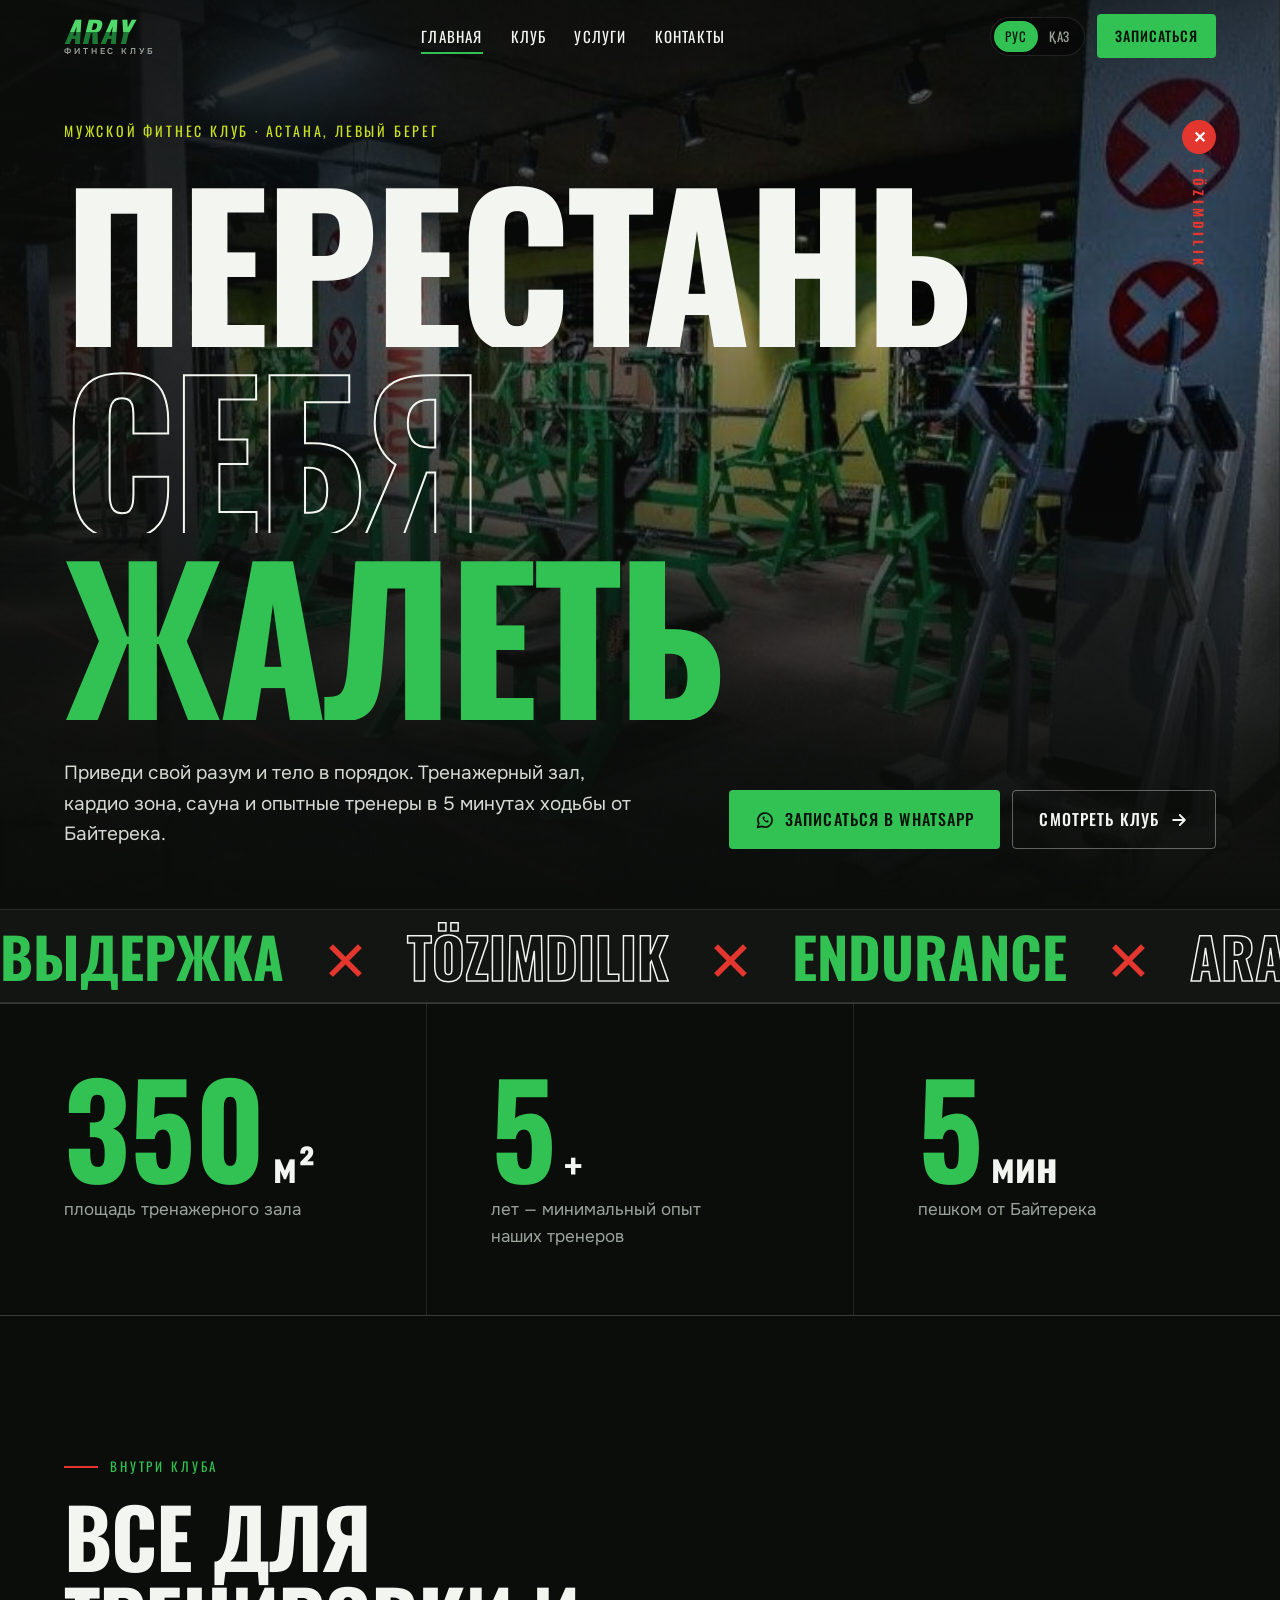
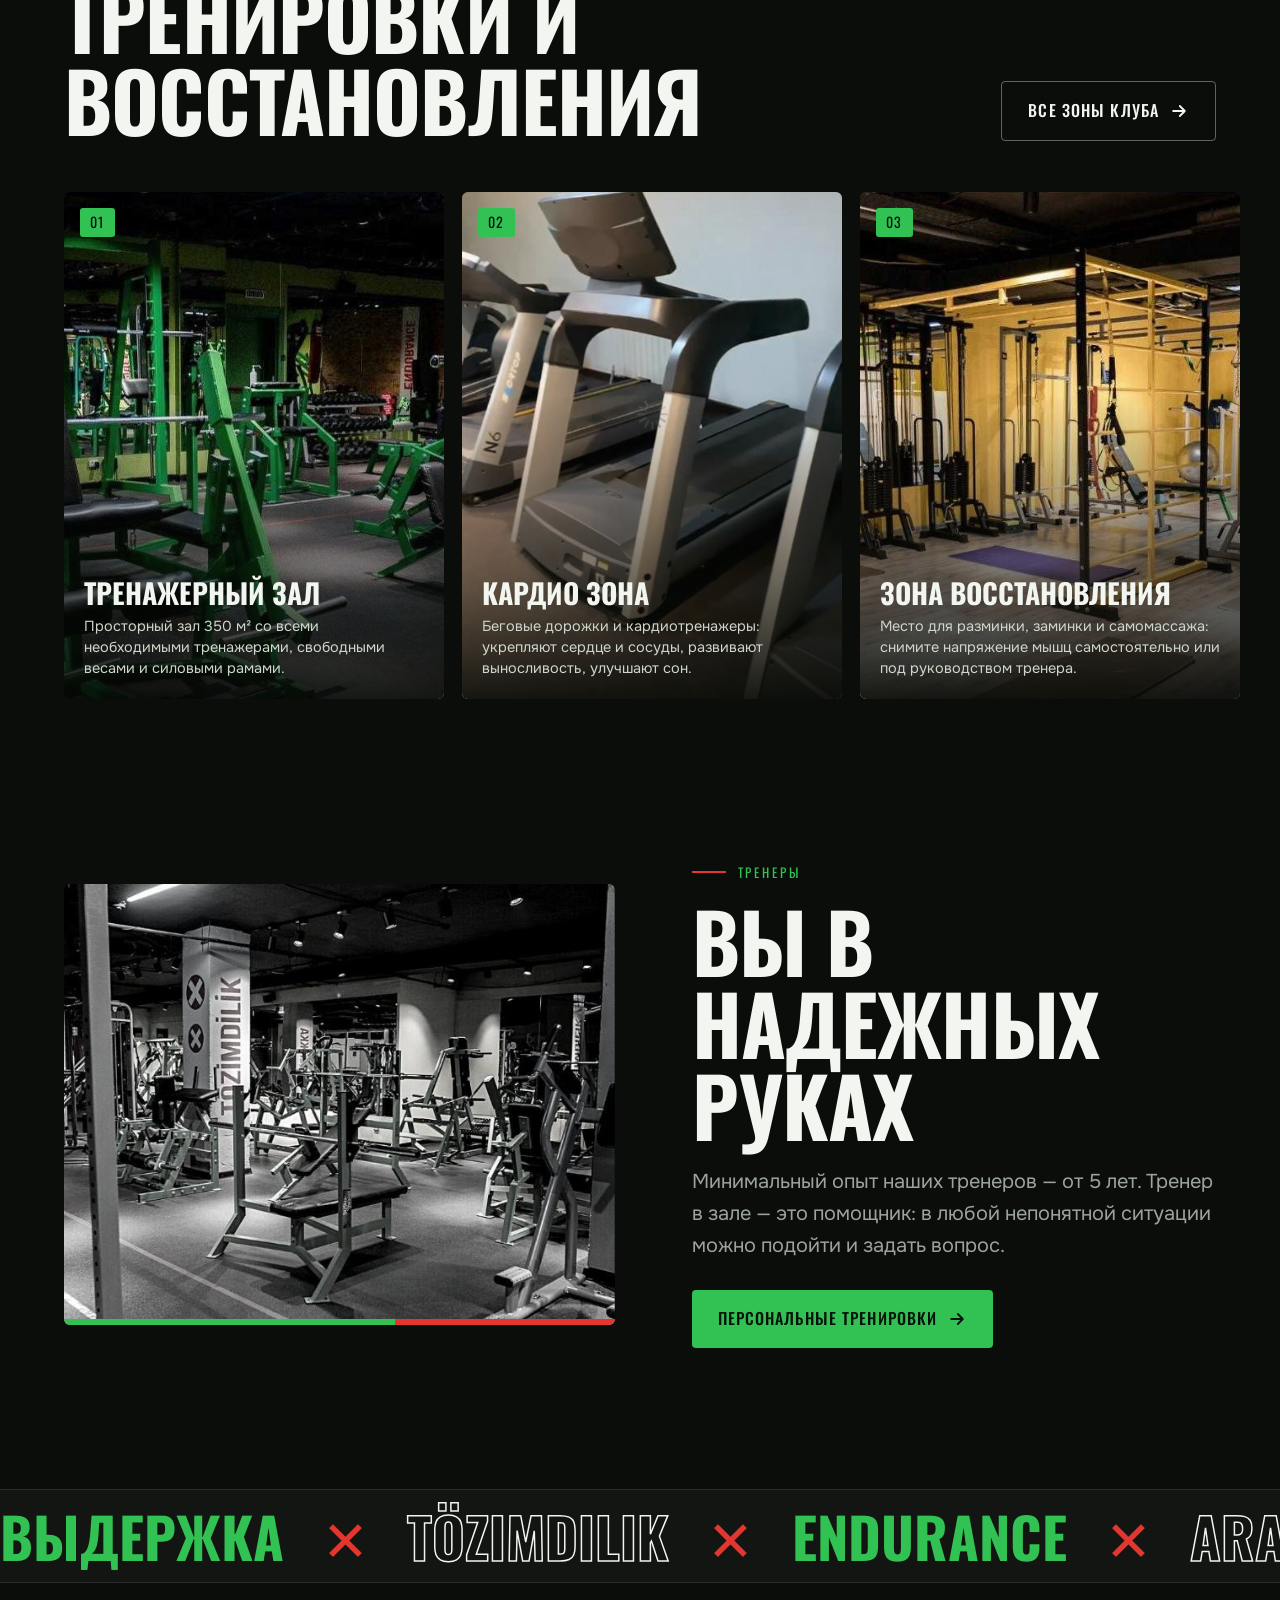
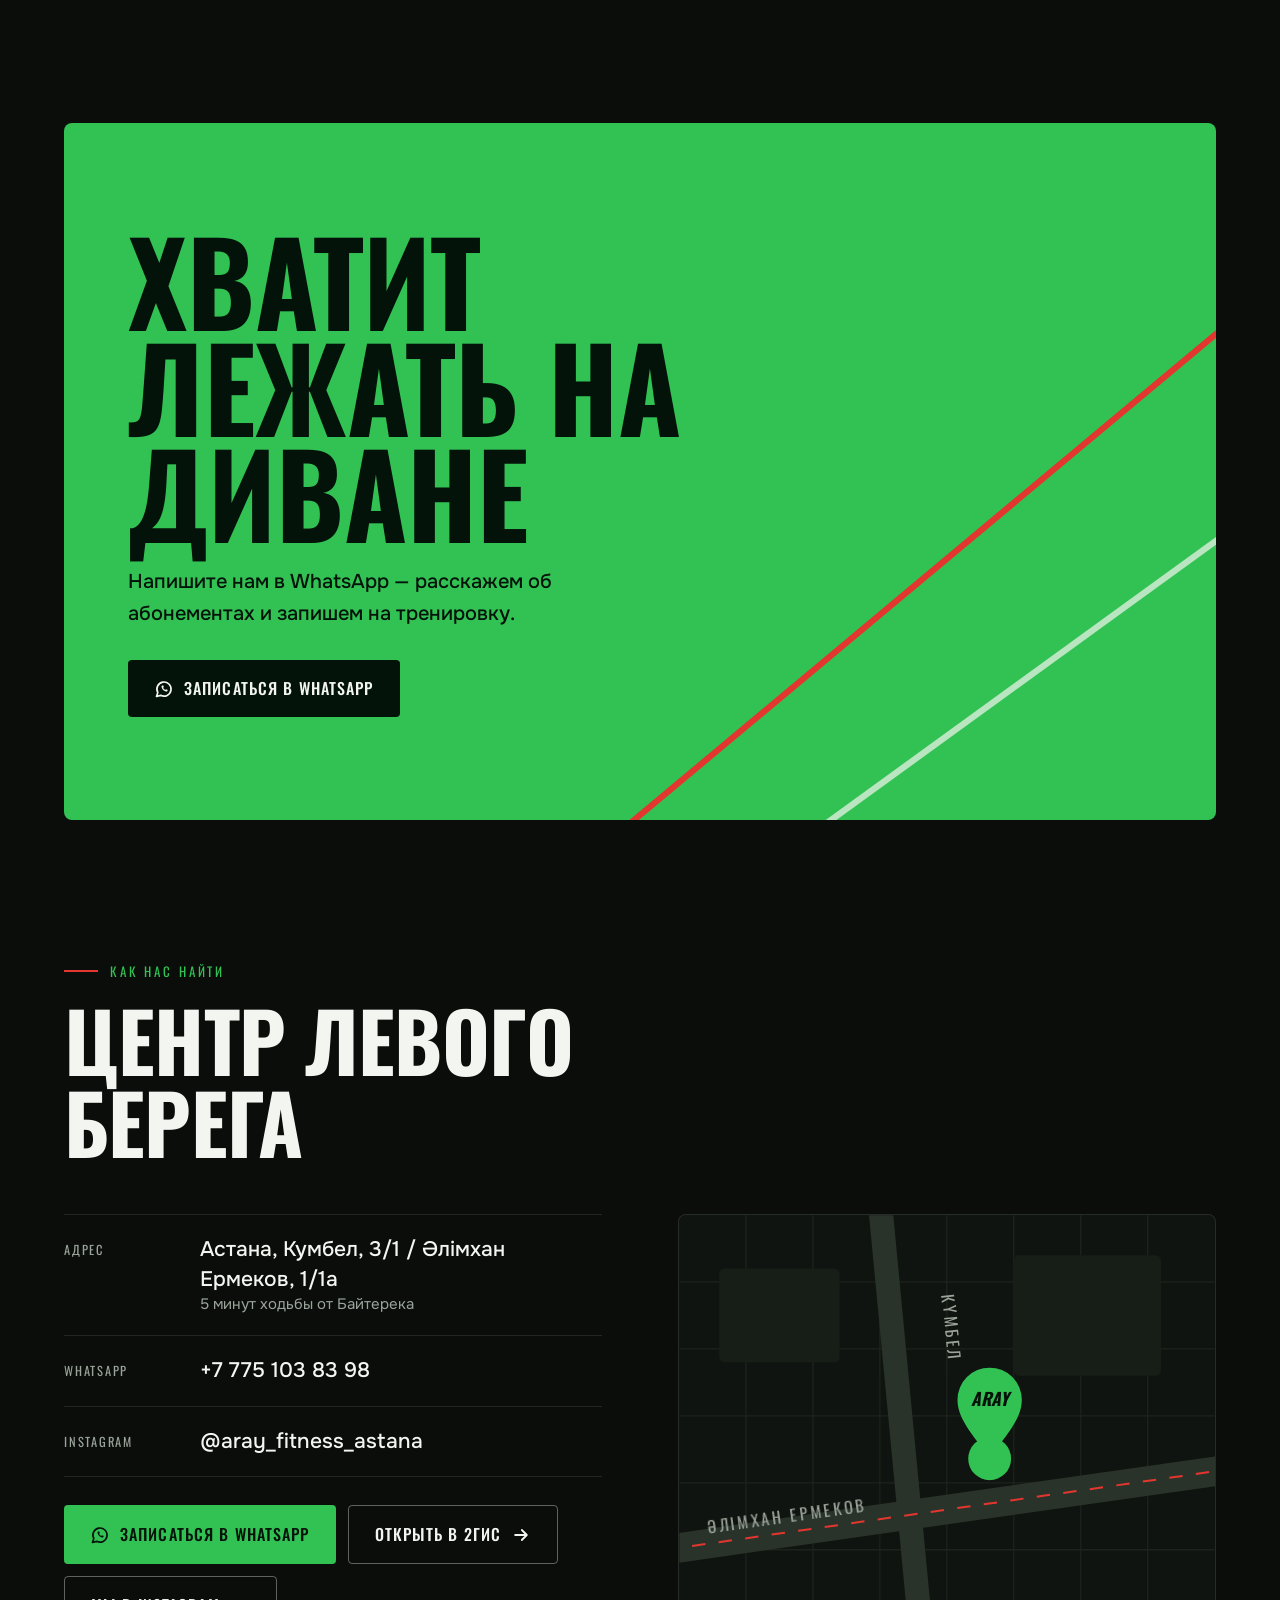
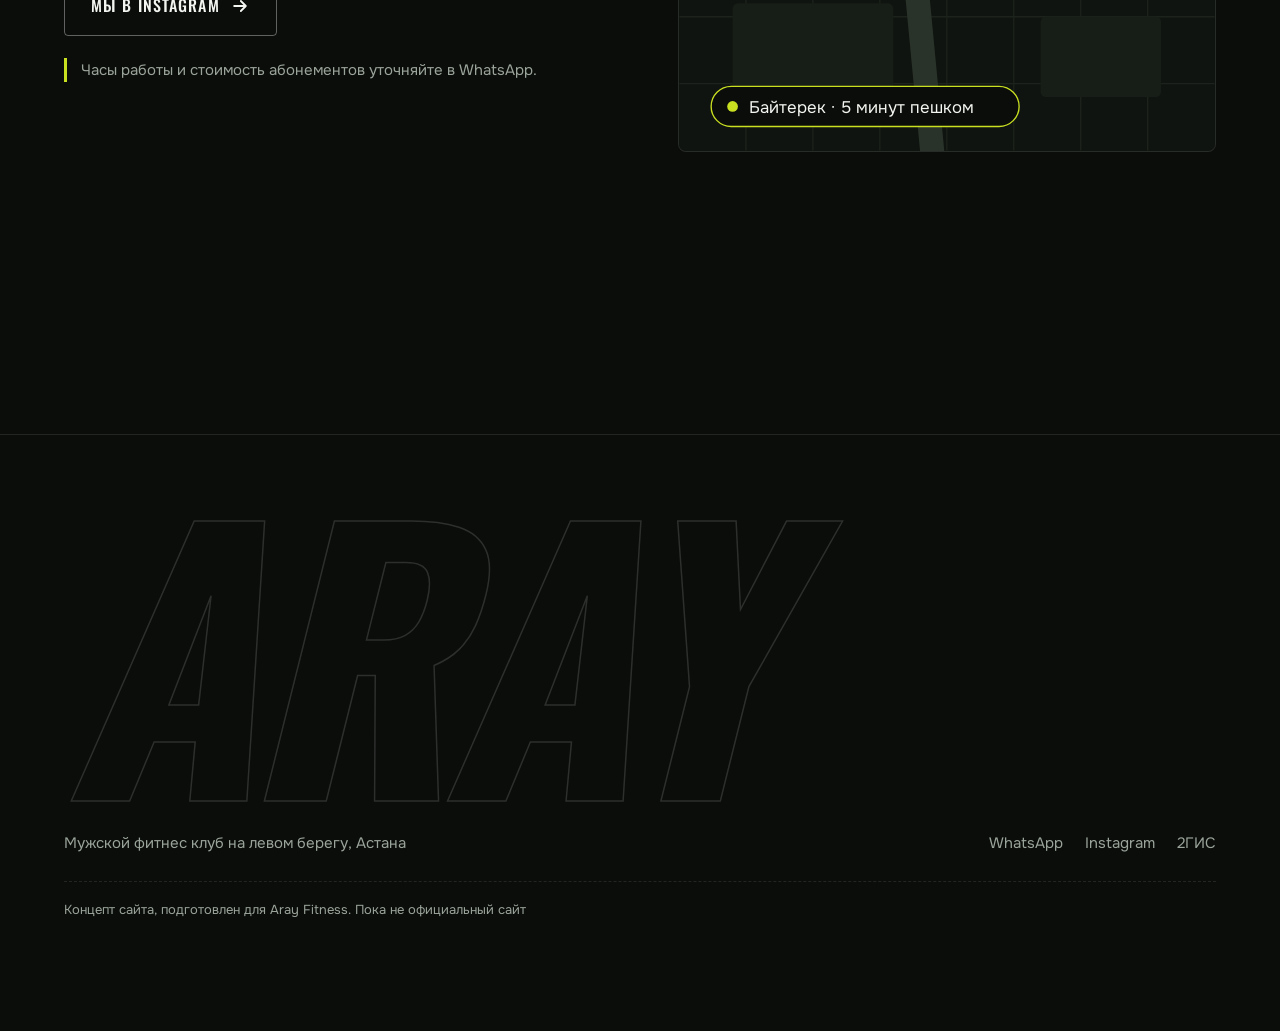
==== index.html @ 57cc1630 "Демо-сайт Aray Fitness Co-Authored-By: Claude Fable 5.2 <noreply@anthropic.com> Claude-Session: http" ====
<!DOCTYPE html>
<html lang="ru">
<head>
<meta charset="utf-8">
<meta name="viewport" content="width=device-width, initial-scale=1, viewport-fit=cover">
<title>Aray Fitness — мужской фитнес клуб на левом берегу Астаны</title>
<meta name="description" content="Мужской фитнес клуб Aray в Астане: тренажерный зал 350 м², кардио зона, сауна, боксерская груша и опытные тренеры в 5 минутах от Байтерека.">
<!-- ДЕМО: после продажи удалить следующую строку -->
<meta name="robots" content="noindex, nofollow">
<meta name="theme-color" content="#0b0d0b">
<link rel="icon" href="assets/img/favicon.png">
<link rel="preload" href="assets/fonts/oswald-cyrillic-wght-normal.woff2" as="font" type="font/woff2" crossorigin>
<link rel="stylesheet" href="css/style.css">
</head>
<body>
<div class="loader" aria-hidden="true"><div class="loader__word" data-w="ARAY">ARAY</div><div class="loader__bar"></div></div>
<div class="progress"></div>
<div class="glow"></div>
<header class="header">
  <a class="logo" href="index.html" aria-label="Aray Fitness"><b>ARAY</b><small>ФИТНЕС КЛУБ</small></a>
  <nav class="nav"><a href="index.html" class="active" data-i18n="nav_home">Главная</a><a href="club.html" data-i18n="nav_club">Клуб</a><a href="services.html" data-i18n="nav_services">Услуги</a><a href="contacts.html" data-i18n="nav_contacts">Контакты</a></nav>
  <div class="header__right">
    <div class="lang" role="group" aria-label="Язык"><button data-lang="ru" class="on">РУС</button><button data-lang="kz">ҚАЗ</button></div>
    <a class="btn btn--green btn--sm" href="https://wa.me/77751038398" target="_blank" rel="noopener" data-i18n="cta_short">Записаться</a>
    <button class="burger" aria-label="Меню"><i></i><i></i></button>
  </div>
</header>
<main>
<section class="hero">
  <div class="hero__bg" data-par="0.18"></div>
  <div class="pillar" aria-hidden="true">TÖZIMDILIK</div>
  <p class="hero__eyebrow" data-i18n="hero_eyebrow">Мужской фитнес клуб · Астана, левый берег</p>
  <h1><span><i data-i18n="hero_l1">Перестань</i></span><span><i data-i18n="hero_l2">себя</i></span><span><i data-i18n="hero_l3">жалеть</i></span></h1>
  <div class="hero__row">
    <p class="hero__sub" data-i18n="hero_sub">Приведи свой разум и тело в порядок. Тренажерный зал, кардио зона, сауна и опытные тренеры в 5 минутах ходьбы от Байтерека.</p>
    <div class="hero__btns"><a class="btn btn--green" href="https://wa.me/77751038398" target="_blank" rel="noopener"><svg viewBox="0 0 24 24" fill="none" stroke="currentColor" stroke-width="2" stroke-linecap="round" stroke-linejoin="round" aria-hidden="true"><path d="M3 21l1.6-4.7A8.5 8.5 0 1 1 8 19.6L3 21z"/><path d="M9 8.4c0 3.6 3 6.6 6.6 6.6l1-1.8-2.200-1-.8 1c-1.200-.5-2.200-1.500-2.700-2.700l1-.8-1-2.200L9 8.400z" fill="currentColor" stroke="none"/></svg><span data-i18n="cta_wa">Записаться в WhatsApp</span></a><a class="btn btn--ghost" href="club.html"><span data-i18n="hero_btn2">Смотреть клуб</span><svg viewBox="0 0 24 24" fill="none" stroke="currentColor" stroke-width="2.2" stroke-linecap="round" stroke-linejoin="round" aria-hidden="true"><path d="M5 12h14M13 6l6 6-6 6"/></svg></a></div>
  </div>
</section>
<div class="marquee" aria-hidden="true"><div class="marquee__track"><span>ВЫДЕРЖКА</span><b>✕</b><span>TÖZIMDILIK</span><b>✕</b><span>ENDURANCE</span><b>✕</b><span>ARAY FITNESS</span><b>✕</b><span>ВЫДЕРЖКА</span><b>✕</b><span>TÖZIMDILIK</span><b>✕</b><span>ENDURANCE</span><b>✕</b><span>ARAY FITNESS</span><b>✕</b></div><div class="marquee__track"><span>ВЫДЕРЖКА</span><b>✕</b><span>TÖZIMDILIK</span><b>✕</b><span>ENDURANCE</span><b>✕</b><span>ARAY FITNESS</span><b>✕</b><span>ВЫДЕРЖКА</span><b>✕</b><span>TÖZIMDILIK</span><b>✕</b><span>ENDURANCE</span><b>✕</b><span>ARAY FITNESS</span><b>✕</b></div></div>
<section class="stats">
  <div class="stat" data-r><div class="stat__n"><span data-count="350">350</span><small>м²</small></div><p data-i18n="stat1">площадь тренажерного зала</p></div>
  <div class="stat" data-r style="--d:.1s"><div class="stat__n"><span data-count="5">5</span><small>+</small></div><p data-i18n="stat2">лет — минимальный опыт наших тренеров</p></div>
  <div class="stat" data-r style="--d:.2s"><div class="stat__n"><span data-count="5">5</span><small>мин</small></div><p data-i18n="stat3">пешком от Байтерека</p></div>
</section>
<section class="section zones">
  <div class="zones__head">
    <div data-r><p class="eyebrow" data-i18n="zones_eyebrow">Внутри клуба</p><h2 class="h2" data-i18n="zones_title">Все для тренировки и восстановления</h2></div>
    <a class="btn btn--ghost" href="club.html" data-r><span data-i18n="zones_more">Все зоны клуба</span><svg viewBox="0 0 24 24" fill="none" stroke="currentColor" stroke-width="2.2" stroke-linecap="round" stroke-linejoin="round" aria-hidden="true"><path d="M5 12h14M13 6l6 6-6 6"/></svg></a>
  </div>
  <div class="rail"><a class="zcard" href="club.html#gym" data-r style="--d:0.00s"><span class="zcard__num">01</span><img src="assets/img/hall2.jpg" alt="" loading="lazy"><div class="zcard__txt"><h3 data-i18n="z_gym">Тренажерный зал</h3><p data-i18n="z_gym_d">Просторный зал 350 м² со всеми необходимыми тренажерами, свободными весами и силовыми рамами.</p></div></a><a class="zcard" href="club.html#cardio" data-r style="--d:0.07s"><span class="zcard__num">02</span><img src="assets/img/cardio.jpg" alt="" loading="lazy"><div class="zcard__txt"><h3 data-i18n="z_cardio">Кардио зона</h3><p data-i18n="z_cardio_d">Беговые дорожки и кардиотренажеры: укрепляют сердце и сосуды, развивают выносливость, улучшают сон.</p></div></a><a class="zcard" href="club.html#rec" data-r style="--d:0.14s"><span class="zcard__num">03</span><img src="assets/img/recovery.jpg" alt="" loading="lazy"><div class="zcard__txt"><h3 data-i18n="z_rec">Зона восстановления</h3><p data-i18n="z_rec_d">Место для разминки, заминки и самомассажа: снимите напряжение мышц самостоятельно или под руководством тренера.</p></div></a><a class="zcard" href="club.html#sauna" data-r style="--d:0.21s"><span class="zcard__num">04</span><img src="assets/img/sauna.jpg" alt="" loading="lazy"><div class="zcard__txt"><h3 data-i18n="z_sauna">Сауна</h3><p data-i18n="z_sauna_d">Просторная сауна, чтобы расслабить мышцы после тренировки.</p></div></a><a class="zcard" href="club.html#bag" data-r style="--d:0.28s"><span class="zcard__num">05</span><img src="assets/img/bag.jpg" alt="" loading="lazy"><div class="zcard__txt"><h3 data-i18n="z_bag">Боксерская груша</h3><p data-i18n="z_bag_d">Быстрая и интенсивная нагрузка: повышает выносливость, сжигает калории и помогает выпустить пар.</p></div></a><a class="zcard" href="club.html#bar" data-r style="--d:0.35s"><span class="zcard__num">06</span><img src="assets/img/bar.jpg" alt="" loading="lazy"><div class="zcard__txt"><h3 data-i18n="z_bar">Спорт бар</h3><p data-i18n="z_bar_d">Вода, напитки и спортивное питание прямо в клубе.</p></div></a></div>
</section>
<section class="section" style="padding-top:0">
  <div class="split">
    <div class="split__img" data-r="clip"><img src="assets/img/hall-bw.jpg" alt="" loading="lazy" data-par="-0.08"></div>
    <div data-r="right"><p class="eyebrow" data-i18n="tr_eyebrow">Тренеры</p><h2 class="h2" data-i18n="tr_title">Вы в надежных руках</h2><p class="lead" data-i18n="tr_text">Минимальный опыт наших тренеров — от 5 лет. Тренер в зале — это помощник: в любой непонятной ситуации можно подойти и задать вопрос.</p>
      <a class="btn btn--green" href="services.html"><span data-i18n="tr_btn">Персональные тренировки</span><svg viewBox="0 0 24 24" fill="none" stroke="currentColor" stroke-width="2.2" stroke-linecap="round" stroke-linejoin="round" aria-hidden="true"><path d="M5 12h14M13 6l6 6-6 6"/></svg></a></div>
  </div>
</section>
<div class="marquee marquee--rev" aria-hidden="true"><div class="marquee__track"><span>ВЫДЕРЖКА</span><b>✕</b><span>TÖZIMDILIK</span><b>✕</b><span>ENDURANCE</span><b>✕</b><span>ARAY FITNESS</span><b>✕</b><span>ВЫДЕРЖКА</span><b>✕</b><span>TÖZIMDILIK</span><b>✕</b><span>ENDURANCE</span><b>✕</b><span>ARAY FITNESS</span><b>✕</b></div><div class="marquee__track"><span>ВЫДЕРЖКА</span><b>✕</b><span>TÖZIMDILIK</span><b>✕</b><span>ENDURANCE</span><b>✕</b><span>ARAY FITNESS</span><b>✕</b><span>ВЫДЕРЖКА</span><b>✕</b><span>TÖZIMDILIK</span><b>✕</b><span>ENDURANCE</span><b>✕</b><span>ARAY FITNESS</span><b>✕</b></div></div>
<div style="height:clamp(72px,11vw,150px)"></div>
<section class="cta" data-r>
  <svg class="floor" viewBox="0 0 1200 500" preserveAspectRatio="none" aria-hidden="true"><path d="M560 520 L1220 140" stroke="#e2362f"/><path d="M760 520 L1220 290" stroke="#f3f6f0" opacity=".7"/></svg>
  <h2 data-i18n="cta_title">Хватит лежать на диване</h2>
  <p data-i18n="cta_text">Напишите нам в WhatsApp — расскажем об абонементах и запишем на тренировку.</p>
  <a class="btn btn--dark" href="https://wa.me/77751038398" target="_blank" rel="noopener"><svg viewBox="0 0 24 24" fill="none" stroke="currentColor" stroke-width="2" stroke-linecap="round" stroke-linejoin="round" aria-hidden="true"><path d="M3 21l1.6-4.7A8.5 8.5 0 1 1 8 19.6L3 21z"/><path d="M9 8.4c0 3.6 3 6.6 6.6 6.6l1-1.8-2.200-1-.8 1c-1.200-.5-2.200-1.500-2.700-2.700l1-.8-1-2.200L9 8.400z" fill="currentColor" stroke="none"/></svg><span data-i18n="cta_wa">Записаться в WhatsApp</span></a>
</section>

<section class="section">
  <div data-r><p class="eyebrow" data-i18n="find_eyebrow">Как нас найти</p><h2 class="h2" data-i18n="find_title">Центр левого берега</h2></div>
  <div class="find" style="margin-top:clamp(28px,4vw,56px)">
    <div data-r>
      <ul class="info">
        <li><span data-i18n="addr_label">Адрес</span><b><i data-i18n="addr" style="font-style:normal">Астана, Кумбел, 3/1 / Әлімхан Ермеков, 1/1а</i><em data-i18n="addr_note">5 минут ходьбы от Байтерека</em></b></li>
        <li><span>WhatsApp</span><b><a href="https://wa.me/77751038398" target="_blank" rel="noopener">+7 775 103 83 98</a></b></li>
        <li><span>Instagram</span><b><a href="https://www.instagram.com/aray_fitness_astana" target="_blank" rel="noopener">@aray_fitness_astana</a></b></li>
      </ul>
      <div class="find__btns">
        <a class="btn btn--green" href="https://wa.me/77751038398" target="_blank" rel="noopener"><svg viewBox="0 0 24 24" fill="none" stroke="currentColor" stroke-width="2" stroke-linecap="round" stroke-linejoin="round" aria-hidden="true"><path d="M3 21l1.6-4.7A8.5 8.5 0 1 1 8 19.6L3 21z"/><path d="M9 8.4c0 3.6 3 6.6 6.6 6.6l1-1.8-2.200-1-.8 1c-1.200-.5-2.200-1.500-2.700-2.700l1-.8-1-2.200L9 8.400z" fill="currentColor" stroke="none"/></svg><span data-i18n="cta_wa">Записаться в WhatsApp</span></a>
        <a class="btn btn--ghost" href="https://2gis.kz/astana/search/Aray%20%D1%84%D0%B8%D1%82%D0%BD%D0%B5%D1%81%20%D0%BA%D0%BB%D1%83%D0%B1" target="_blank" rel="noopener"><span data-i18n="btn_2gis">Открыть в 2ГИС</span><svg viewBox="0 0 24 24" fill="none" stroke="currentColor" stroke-width="2.2" stroke-linecap="round" stroke-linejoin="round" aria-hidden="true"><path d="M5 12h14M13 6l6 6-6 6"/></svg></a>
        <a class="btn btn--ghost" href="https://www.instagram.com/aray_fitness_astana" target="_blank" rel="noopener"><span data-i18n="btn_ig">Мы в Instagram</span><svg viewBox="0 0 24 24" fill="none" stroke="currentColor" stroke-width="2.2" stroke-linecap="round" stroke-linejoin="round" aria-hidden="true"><path d="M5 12h14M13 6l6 6-6 6"/></svg></a>
      </div>
      <p class="note" data-i18n="hours_note">Часы работы и стоимость абонементов уточняйте в WhatsApp.</p>
    </div>
    <div class="mapcard" data-r="clip">
  <svg viewBox="0 0 400 400" role="img" aria-label="Схема расположения">
    <rect width="400" height="400" fill="#101410"/>
    <g stroke="#1c221c" stroke-width="1"><path d="M0 50h400M0 100h400M0 150h400M0 200h400M0 250h400M0 300h400M0 350h400M50 0v400M100 0v400M150 0v400M200 0v400M250 0v400M300 0v400M350 0v400"/></g>
    <g fill="#171d17"><rect x="30" y="40" width="90" height="70" rx="4"/><rect x="250" y="30" width="110" height="90" rx="4"/><rect x="40" y="290" width="120" height="70" rx="4"/><rect x="270" y="300" width="90" height="60" rx="4"/></g>
    <path d="M-10 250 L410 190" stroke="#2a332a" stroke-width="22"/><path d="M150 -10 L190 410" stroke="#2a332a" stroke-width="18"/>
    <path d="M-10 250 L410 190" stroke="#e2362f" stroke-width="1.5" stroke-dasharray="10 10"/>
    <text x="22" y="238" fill="#9ba49b" font-family="Oswald,sans-serif" font-size="12" letter-spacing="2" transform="rotate(-8 22 238)">ӘЛІМХАН ЕРМЕКОВ</text>
    <text x="196" y="60" fill="#9ba49b" font-family="Oswald,sans-serif" font-size="12" letter-spacing="2" transform="rotate(84 196 60)">КҮМБЕЛ</text>
    <circle class="pulse" cx="232" cy="182" r="16" fill="#32c253"/>
    <g class="pin"><path d="M232 182c-14-20-24-30-24-44a24 24 0 1 1 48 0c0 14-10 24-24 44z" fill="#32c253"/><text x="232" y="143" text-anchor="middle" fill="#04130a" font-family="Oswald,sans-serif" font-weight="700" font-style="italic" font-size="13">ARAY</text></g>
    <g transform="translate(24 352)"><rect width="230" height="30" rx="15" fill="#0b0d0b" stroke="#c9e021"/><circle cx="16" cy="15" r="4" fill="#c9e021"/><text x="28" y="20" fill="#f3f6f0" font-family="Onest,sans-serif" font-size="12.5" data-i18n="map_bt">Байтерек · 5 минут пешком</text></g>
  </svg>
</div>
  </div>
</section>

</main>
<footer class="footer">
  <div class="footer__big" aria-hidden="true">ARAY</div>
  <div class="footer__row">
    <p data-i18n="foot_tag">Мужской фитнес клуб на левом берегу, Астана</p>
    <div class="footer__links"><a href="https://wa.me/77751038398" target="_blank" rel="noopener">WhatsApp</a><a href="https://www.instagram.com/aray_fitness_astana" target="_blank" rel="noopener">Instagram</a><a href="https://2gis.kz/astana/search/Aray%20%D1%84%D0%B8%D1%82%D0%BD%D0%B5%D1%81%20%D0%BA%D0%BB%D1%83%D0%B1" target="_blank" rel="noopener">2ГИС</a></div>
  </div>
  <!-- ДЕМО: после продажи удалить следующую строку -->
  <p class="demo" data-i18n="demo">Концепт сайта, подготовлен для Aray Fitness. Пока не официальный сайт</p>
</footer>
<a class="fab" href="https://wa.me/77751038398" target="_blank" rel="noopener" aria-label="WhatsApp"><svg viewBox="0 0 24 24" fill="none" stroke="currentColor" stroke-width="2" stroke-linecap="round" stroke-linejoin="round" aria-hidden="true"><path d="M3 21l1.6-4.7A8.5 8.5 0 1 1 8 19.6L3 21z"/><path d="M9 8.4c0 3.6 3 6.6 6.6 6.6l1-1.8-2.200-1-.8 1c-1.200-.5-2.200-1.500-2.700-2.700l1-.8-1-2.200L9 8.400z" fill="currentColor" stroke="none"/></svg></a>
<script src="js/main.js"></script>
</body>
</html>
---- css/style.css ----
/* Aray Fitness — оформление и анимации */
@font-face{font-family:"Onest";font-style:normal;font-weight:100 900;font-display:swap;src:url("../assets/fonts/onest-cyrillic-ext-wght-normal.woff2") format("woff2");unicode-range:U+0460-052F,U+1C80-1C8A,U+20B4,U+2DE0-2DFF,U+A640-A69F,U+FE2E-FE2F}
@font-face{font-family:"Onest";font-style:normal;font-weight:100 900;font-display:swap;src:url("../assets/fonts/onest-cyrillic-wght-normal.woff2") format("woff2");unicode-range:U+0301,U+0400-045F,U+0490-0491,U+04B0-04B1,U+2116}
@font-face{font-family:"Onest";font-style:normal;font-weight:100 900;font-display:swap;src:url("../assets/fonts/onest-latin-wght-normal.woff2") format("woff2");unicode-range:U+0000-00FF,U+0131,U+0152-0153,U+02BB-02BC,U+02C6,U+02DA,U+02DC,U+0304,U+0308,U+0329,U+2000-206F,U+20AC,U+2122,U+2191,U+2193,U+2212,U+2215,U+FEFF,U+FFFD}
@font-face{font-family:"Oswald";font-style:normal;font-weight:200 700;font-display:swap;src:url("../assets/fonts/oswald-cyrillic-ext-wght-normal.woff2") format("woff2");unicode-range:U+0460-052F,U+1C80-1C8A,U+20B4,U+2DE0-2DFF,U+A640-A69F,U+FE2E-FE2F}
@font-face{font-family:"Oswald";font-style:normal;font-weight:200 700;font-display:swap;src:url("../assets/fonts/oswald-cyrillic-wght-normal.woff2") format("woff2");unicode-range:U+0301,U+0400-045F,U+0490-0491,U+04B0-04B1,U+2116}
@font-face{font-family:"Oswald";font-style:normal;font-weight:200 700;font-display:swap;src:url("../assets/fonts/oswald-latin-wght-normal.woff2") format("woff2");unicode-range:U+0000-00FF,U+0131,U+0152-0153,U+02BB-02BC,U+02C6,U+02DA,U+02DC,U+0304,U+0308,U+0329,U+2000-206F,U+20AC,U+2122,U+2191,U+2193,U+2212,U+2215,U+FEFF,U+FFFD}

:root{
  --bg:#0b0d0b; --bg2:#121512; --card:#171b17; --line:rgba(255,255,255,.1);
  --green:#32c253; --green-d:#1c7a35; --lime:#c9e021; --red:#e2362f;
  --text:#f3f6f0; --muted:#9ba49b;
  --display:"Oswald","Arial Narrow",sans-serif; --body:"Onest",system-ui,sans-serif;
  --pad:clamp(20px,5vw,72px); --ease:cubic-bezier(.2,.8,.2,1);
}
*{box-sizing:border-box;margin:0;padding:0}
html{scroll-behavior:smooth;-webkit-text-size-adjust:100%}
body{background:var(--bg);color:var(--text);font-family:var(--body);font-size:17px;line-height:1.6;overflow-x:hidden;-webkit-font-smoothing:antialiased}
img{display:block;max-width:100%}
a{color:inherit;text-decoration:none}
button{font:inherit;color:inherit;background:none;border:0;cursor:pointer}
ul{list-style:none}
::selection{background:var(--green);color:#041006}
:focus-visible{outline:2px solid var(--lime);outline-offset:3px}

/* Зерно и полоса прогресса */
body::before{content:"";position:fixed;inset:0;z-index:1;pointer-events:none;opacity:.05;background-image:url("data:image/svg+xml,%3Csvg xmlns='http://www.w3.org/2000/svg' width='160' height='160'%3E%3Cfilter id='n'%3E%3CfeTurbulence type='fractalNoise' baseFrequency='.9' numOctaves='2'/%3E%3C/filter%3E%3Crect width='100%25' height='100%25' filter='url(%23n)'/%3E%3C/svg%3E")}
.progress{position:fixed;top:0;left:0;height:3px;width:100%;z-index:60;background:linear-gradient(90deg,var(--green),var(--lime));transform-origin:0 50%;transform:scaleX(0)}

/* Заставка */
.loader{position:fixed;inset:0;z-index:100;background:var(--bg);display:grid;place-items:center;transition:transform .8s var(--ease) .1s}
.loader__word{font-family:var(--display);font-weight:700;font-style:italic;font-size:clamp(72px,24vw,220px);letter-spacing:-.02em;line-height:1;color:transparent;-webkit-text-stroke:1.5px rgba(255,255,255,.22);position:relative}
.loader__word::after{content:attr(data-w);position:absolute;inset:0;color:var(--green);-webkit-text-stroke:0;clip-path:inset(100% 0 0 0);animation:fill 1.1s var(--ease) forwards}
.loader__bar{position:absolute;left:0;bottom:0;height:4px;width:100%;background:var(--red);transform-origin:0 50%;animation:bar 1.1s var(--ease) forwards}
@keyframes fill{to{clip-path:inset(0 0 0 0)}}
@keyframes bar{from{transform:scaleX(0)}to{transform:scaleX(1)}}
body.ready .loader{transform:translateY(-101%)}
body.noloader .loader{display:none}

/* Шапка */
.header{position:fixed;top:0;left:0;right:0;z-index:50;display:flex;align-items:center;justify-content:space-between;gap:16px;padding:14px var(--pad);transition:background .3s,padding .3s,transform .4s var(--ease)}
.header.scrolled{background:rgba(11,13,11,.82);backdrop-filter:blur(14px);-webkit-backdrop-filter:blur(14px);padding-block:10px;border-bottom:1px solid var(--line)}
.header.hide{transform:translateY(-100%)}
.logo{display:inline-flex;flex-direction:column;line-height:1}
.logo b{font-family:var(--display);font-style:italic;font-weight:700;font-size:30px;letter-spacing:.01em;background:linear-gradient(180deg,#4fd96a 0 54%,var(--green-d) 54% 100%);-webkit-background-clip:text;background-clip:text;color:transparent;padding-right:4px}
.logo small{font-size:8.5px;letter-spacing:.34em;color:var(--muted);font-weight:600;margin-top:2px}
.nav{display:flex;align-items:center;gap:28px}
.nav a{font-family:var(--display);text-transform:uppercase;letter-spacing:.08em;font-size:15px;position:relative;padding:6px 0}
.nav a::after{content:"";position:absolute;left:0;bottom:0;height:2px;width:100%;background:var(--green);transform:scaleX(0);transform-origin:100% 50%;transition:transform .35s var(--ease)}
.nav a:hover::after,.nav a.active::after{transform:scaleX(1);transform-origin:0 50%}
.header__right{display:flex;align-items:center;gap:12px}
.lang{display:flex;border:1px solid var(--line);border-radius:99px;padding:3px;background:rgba(0,0,0,.35)}
.lang button{font-family:var(--display);font-size:13px;letter-spacing:.06em;padding:5px 11px;border-radius:99px;color:var(--muted);transition:.25s}
.lang button.on{background:var(--green);color:#04130a}
.burger{display:none;width:44px;height:44px;border-radius:50%;background:var(--green);position:relative}
.burger i{position:absolute;left:13px;right:13px;height:2px;background:#04130a;transition:.35s var(--ease)}
.burger i:first-child{top:18px}.burger i:last-child{top:25px}
body.menu .burger i:first-child{top:21.5px;transform:rotate(45deg)}
body.menu .burger i:last-child{top:21.5px;transform:rotate(-45deg)}

/* Кнопки */
.btn{display:inline-flex;align-items:center;gap:10px;font-family:var(--display);text-transform:uppercase;letter-spacing:.07em;font-size:16px;font-weight:500;padding:16px 26px;border-radius:4px;position:relative;overflow:hidden;transition:transform .3s var(--ease),color .3s;isolation:isolate}
.btn svg{width:20px;height:20px;flex:none}
.btn--green{background:var(--green);color:#04130a}
.btn--green::before{content:"";position:absolute;inset:0;background:var(--lime);transform:translateY(101%);transition:transform .4s var(--ease);z-index:-1}
.btn--green:hover::before{transform:none}
.btn--ghost{border:1px solid rgba(255,255,255,.35)}
.btn--ghost:hover{border-color:var(--green);color:var(--green)}
.btn:active{transform:scale(.97)}
.btn--sm{padding:11px 18px;font-size:14px}

/* Общие блоки */
main{position:relative;z-index:2}
.section{padding:clamp(72px,11vw,150px) var(--pad)}
.eyebrow{font-family:var(--display);text-transform:uppercase;letter-spacing:.22em;font-size:13px;color:var(--green);display:flex;align-items:center;gap:12px;margin-bottom:18px}
.eyebrow::before{content:"";width:34px;height:2px;background:var(--red)}
.h2{font-family:var(--display);font-weight:700;text-transform:uppercase;font-size:clamp(34px,6.4vw,84px);line-height:1;letter-spacing:-.01em;max-width:16ch;text-wrap:balance}
.lead{color:var(--muted);font-size:clamp(17px,1.6vw,20px);max-width:56ch;margin-top:20px}
.green{color:var(--green)}

/* Появление при прокрутке */
[data-r]{opacity:0;transform:translateY(40px);transition:opacity .9s var(--ease),transform .9s var(--ease),clip-path 1.1s var(--ease);transition-delay:var(--d,0s)}
[data-r="left"]{transform:translateX(-50px)}
[data-r="right"]{transform:translateX(50px)}
[data-r="clip"]{opacity:1;transform:none}
[data-r="clip"]>*{clip-path:inset(0 0 100% 0);transition:clip-path 1.2s var(--ease)}
[data-r].in{opacity:1;transform:none}
[data-r="clip"].in>*{clip-path:inset(0 0 0 0)}

/* Первый экран */
.hero{position:relative;min-height:100svh;display:flex;flex-direction:column;justify-content:flex-end;padding:120px var(--pad) clamp(28px,5vw,60px);overflow:hidden}
.hero__bg{position:absolute;inset:-6% 0;z-index:-2;background:url("../assets/img/hall.jpg") center/cover;filter:saturate(1.1) contrast(1.05);animation:kb 18s ease-in-out infinite alternate;will-change:transform}
@keyframes kb{from{transform:scale(1.05) translateY(var(--py,0))}to{transform:scale(1.18) translateY(var(--py,0))}}
.hero::before{content:"";position:absolute;inset:0;z-index:-1;background:linear-gradient(180deg,rgba(11,13,11,.75) 0,rgba(11,13,11,.35) 35%,rgba(11,13,11,.92) 82%,var(--bg) 100%),linear-gradient(90deg,rgba(11,13,11,.8),transparent 70%)}
.hero__eyebrow{font-family:var(--display);text-transform:uppercase;letter-spacing:.2em;font-size:clamp(11px,1.3vw,14px);color:var(--lime);margin-bottom:18px}
.hero h1{font-family:var(--display);font-weight:700;text-transform:uppercase;font-size:clamp(58px,15.5vw,230px);line-height:.88;letter-spacing:-.02em}
.hero h1 span{display:block;overflow:hidden;padding-top:.06em}
.hero h1 span i{display:block;font-style:normal;transform:translateY(110%);transition:transform 1.1s var(--ease)}
.hero h1 span:nth-child(2) i{transition-delay:.1s;color:transparent;-webkit-text-stroke:2px var(--text)}
.hero h1 span:nth-child(3) i{transition-delay:.2s;color:var(--green)}
body.ready .hero h1 span i{transform:none}
.hero__row{display:flex;flex-wrap:wrap;align-items:flex-end;justify-content:space-between;gap:28px;margin-top:clamp(22px,3vw,40px)}
.hero__sub{max-width:44ch;color:#d5dbd3;font-size:clamp(16px,1.5vw,19px)}
.hero__btns{display:flex;flex-wrap:wrap;gap:12px}
.hero__row>*{opacity:0;transform:translateY(24px);transition:.9s var(--ease) .55s}
body.ready .hero__row>*{opacity:1;transform:none}
.pillar{position:absolute;right:var(--pad);top:120px;writing-mode:vertical-rl;font-family:var(--display);font-weight:700;letter-spacing:.3em;font-size:13px;color:var(--red);display:flex;align-items:center;gap:14px}
.pillar::before{content:"✕";display:grid;place-items:center;width:34px;height:34px;border-radius:50%;background:var(--red);color:#fff;font-size:16px;letter-spacing:0;writing-mode:horizontal-tb;animation:spin 9s linear infinite}
@keyframes spin{to{transform:rotate(360deg)}}

/* Бегущая строка */
.marquee{overflow:hidden;border-block:1px solid var(--line);background:var(--bg2);padding:18px 0;display:flex;user-select:none}
.marquee__track{display:flex;flex:none;gap:38px;padding-right:38px;animation:mq 26s linear infinite;font-family:var(--display);font-weight:700;text-transform:uppercase;font-size:clamp(26px,4.4vw,56px);line-height:1;white-space:nowrap}
.marquee__track span:nth-child(4n+1){color:var(--green)}
.marquee__track span:nth-child(4n+3){color:transparent;-webkit-text-stroke:1.5px var(--text)}
.marquee__track b{color:var(--red);font-weight:400}
.marquee--rev .marquee__track{animation-direction:reverse}
@keyframes mq{to{transform:translateX(-100%)}}

/* Цифры */
.stats{display:grid;grid-template-columns:repeat(3,1fr);gap:1px;background:var(--line);border-block:1px solid var(--line)}
.stat{background:var(--bg);padding:clamp(28px,5vw,64px) var(--pad)}
.stat__n{font-family:var(--display);font-weight:700;font-size:clamp(64px,10vw,150px);line-height:.9;color:var(--green);display:flex;align-items:baseline;gap:8px}
.stat__n small{font-size:.32em;color:var(--text)}
.stat p{color:var(--muted);margin-top:12px;max-width:22ch}

/* Зоны: горизонтальная лента */
.zones__head{display:flex;flex-wrap:wrap;justify-content:space-between;align-items:flex-end;gap:24px;margin-bottom:clamp(28px,4vw,56px)}
.rail{display:flex;gap:18px;overflow-x:auto;scroll-snap-type:x mandatory;padding:0 var(--pad) 22px;margin:0 calc(var(--pad)*-1);scrollbar-width:none;cursor:grab}
.rail::-webkit-scrollbar{display:none}
.zcard{position:relative;flex:none;width:min(78vw,380px);aspect-ratio:3/4;border-radius:6px;overflow:hidden;scroll-snap-align:center;background:var(--card)}
.zcard img{width:100%;height:100%;object-fit:cover;transition:transform 1.2s var(--ease),filter .6s;filter:saturate(.9)}
.zcard:hover img{transform:scale(1.08);filter:saturate(1.15)}
.zcard::after{content:"";position:absolute;inset:0;background:linear-gradient(180deg,transparent 40%,rgba(5,8,5,.92))}
.zcard__num{position:absolute;top:16px;left:16px;z-index:2;font-family:var(--display);font-size:14px;letter-spacing:.1em;background:var(--green);color:#04130a;padding:3px 10px;border-radius:3px}
.zcard__txt{position:absolute;left:20px;right:20px;bottom:20px;z-index:2}
.zcard__txt h3{font-family:var(--display);text-transform:uppercase;font-size:28px;line-height:1.05}
.zcard__txt p{font-size:14.5px;color:#cfd6cc;margin-top:8px;line-height:1.45}

/* Тренеры */
.split{display:grid;grid-template-columns:1.05fr 1fr;gap:clamp(28px,6vw,90px);align-items:center}
.split__img{position:relative;border-radius:6px;overflow:hidden;aspect-ratio:5/4}
.split__img img{width:100%;height:118%;object-fit:cover;transform:translateY(var(--py,0))}
.split__img::after{content:"";position:absolute;left:0;bottom:0;width:100%;height:6px;background:linear-gradient(90deg,var(--green) 0 60%,var(--red) 60% 100%)}
.split .btn{margin-top:28px}
.split--rev .split__img{order:2}

/* Призыв */
.cta{position:relative;margin:0 var(--pad);padding:clamp(48px,8vw,110px) clamp(22px,5vw,80px);border-radius:8px;background:var(--green);color:#04130a;overflow:hidden}
.cta svg.floor{position:absolute;inset:0;width:100%;height:100%;pointer-events:none}
.cta svg.floor path{fill:none;stroke-width:5;stroke-dasharray:1600;stroke-dashoffset:1600;transition:stroke-dashoffset 2.2s var(--ease) .2s}
.cta.in svg.floor path{stroke-dashoffset:0}
.cta h2{font-family:var(--display);font-weight:700;text-transform:uppercase;font-size:clamp(40px,9vw,130px);line-height:.92;position:relative;max-width:11ch}
.cta p{position:relative;max-width:40ch;margin:22px 0 30px;font-size:clamp(17px,1.6vw,20px);font-weight:500}
.btn--dark{background:#04130a;color:var(--text);position:relative}
.btn--dark:hover{color:var(--lime)}

/* Как найти */
.find{display:grid;grid-template-columns:1fr 1fr;gap:clamp(28px,6vw,80px);align-items:start}
.info{border-top:1px solid var(--line)}
.info li{display:grid;grid-template-columns:120px 1fr;gap:16px;padding:20px 0;border-bottom:1px solid var(--line)}
.info span{font-family:var(--display);text-transform:uppercase;letter-spacing:.14em;font-size:12.5px;color:var(--muted);padding-top:5px}
.info b{font-weight:500;font-size:clamp(17px,1.7vw,21px);line-height:1.4}
.info b a:hover{color:var(--green)}
.info em{display:block;font-style:normal;color:var(--muted);font-size:15px;font-weight:400}
.find__btns{display:flex;flex-wrap:wrap;gap:12px;margin-top:28px}
.note{margin-top:22px;color:var(--muted);font-size:15px;border-left:3px solid var(--lime);padding-left:14px}
.mapcard{position:relative;aspect-ratio:1/1;border-radius:8px;overflow:hidden;background:#101410;border:1px solid var(--line)}
.mapcard svg{width:100%;height:100%}
.pin{transform-origin:50% 100%;animation:pin 2.2s var(--ease) infinite}
@keyframes pin{0%,100%{transform:translateY(0)}50%{transform:translateY(-10px)}}
.pulse{transform-origin:center;transform-box:fill-box;animation:pulse 2.2s ease-out infinite}
@keyframes pulse{from{transform:scale(.4);opacity:.8}to{transform:scale(2.6);opacity:0}}

/* Шапка внутренних страниц */
.phead{position:relative;padding:clamp(140px,20vw,230px) var(--pad) clamp(40px,6vw,80px);overflow:hidden;border-bottom:1px solid var(--line)}
.phead__bg{position:absolute;inset:0;z-index:-2;background:center/cover;opacity:.32;filter:grayscale(.4);animation:kb 20s ease-in-out infinite alternate}
.phead::before{content:"";position:absolute;inset:0;z-index:-1;background:linear-gradient(180deg,rgba(11,13,11,.5),var(--bg))}
.phead h1{font-family:var(--display);font-weight:700;text-transform:uppercase;font-size:clamp(64px,16vw,220px);line-height:.88;letter-spacing:-.02em;overflow:hidden}
.phead h1 i{display:block;font-style:normal;transform:translateY(110%);transition:transform 1.1s var(--ease)}
body.ready .phead h1 i{transform:none}

/* Клуб: зоны */
.zone{display:grid;grid-template-columns:1fr 1fr;gap:clamp(24px,6vw,90px);align-items:center;padding:clamp(48px,8vw,110px) var(--pad);border-bottom:1px solid var(--line)}
.zone:nth-child(even) .zone__media{order:2}
.zone__media{position:relative;border-radius:6px;overflow:hidden;aspect-ratio:5/4}
.zone__media.tall{aspect-ratio:4/5;max-width:440px;width:100%;justify-self:center}
.zone__media img{width:100%;height:100%;object-fit:cover;transition:transform 1.4s var(--ease)}
.zone__media:hover img{transform:scale(1.06)}
.zone__num{font-family:var(--display);font-weight:700;font-size:clamp(70px,11vw,160px);line-height:.8;color:transparent;-webkit-text-stroke:1.5px rgba(255,255,255,.2);margin-bottom:10px}
.zone h2{font-family:var(--display);font-weight:700;text-transform:uppercase;font-size:clamp(34px,5.4vw,72px);line-height:1}
.zone p{color:var(--muted);margin-top:16px;max-width:46ch;font-size:clamp(16px,1.5vw,19px)}
.tip{margin-top:20px;padding:14px 16px;border-left:3px solid var(--red);background:var(--bg2);font-size:15px;color:#cfd6cc;max-width:46ch}
.duo{display:grid;grid-template-columns:1fr 1fr;gap:10px;height:100%}
.duo img{border-radius:6px;height:100%}

/* Услуги */
.checks{margin-top:26px;display:grid;gap:2px}
.checks li{display:flex;gap:14px;align-items:flex-start;padding:14px 0;border-bottom:1px solid var(--line);font-size:clamp(16px,1.5vw,19px)}
.checks li::before{content:"";flex:none;width:22px;height:22px;margin-top:3px;border-radius:50%;background:var(--green) url("data:image/svg+xml,%3Csvg xmlns='http://www.w3.org/2000/svg' viewBox='0 0 24 24' fill='none' stroke='%2304130a' stroke-width='3.5' stroke-linecap='round' stroke-linejoin='round'%3E%3Cpath d='M5 12.5l4.5 4.5L19 7.5'/%3E%3C/svg%3E") center/14px no-repeat}
.tiles{display:grid;grid-template-columns:repeat(auto-fill,minmax(220px,1fr));gap:12px;margin-top:clamp(28px,4vw,48px)}
.tile{position:relative;background:var(--card);border:1px solid var(--line);border-radius:6px;padding:26px 22px 24px;min-height:150px;display:flex;flex-direction:column;justify-content:flex-end;overflow:hidden;transition:transform .5s var(--ease),border-color .3s}
.tile::before{content:attr(data-n);position:absolute;top:10px;right:16px;font-family:var(--display);font-weight:700;font-size:54px;line-height:1;color:rgba(255,255,255,.06);transition:color .3s}
.tile::after{content:"";position:absolute;left:0;bottom:0;height:3px;width:100%;background:var(--green);transform:scaleX(0);transform-origin:0 50%;transition:transform .5s var(--ease)}
.tile:hover{transform:translateY(-6px);border-color:rgba(50,194,83,.5)}
.tile:hover::after{transform:scaleX(1)}
.tile:hover::before{color:rgba(50,194,83,.25)}
.tile h3{font-family:var(--display);text-transform:uppercase;font-size:22px;line-height:1.1}
.tile p{font-size:14px;color:var(--muted);margin-top:8px}
.acc{margin-top:clamp(28px,4vw,48px);border-top:1px solid var(--line)}
.acc__item{border-bottom:1px solid var(--line)}
.acc__btn{width:100%;display:flex;align-items:center;gap:18px;text-align:left;padding:22px 0;font-family:var(--display);text-transform:uppercase;font-size:clamp(20px,2.8vw,32px);line-height:1.15}
.acc__btn em{font-style:normal;color:var(--green);font-size:.6em;width:2.2em;flex:none}
.acc__btn i{margin-left:auto;flex:none;width:34px;height:34px;border-radius:50%;border:1px solid var(--line);position:relative;transition:.4s var(--ease)}
.acc__btn i::before,.acc__btn i::after{content:"";position:absolute;left:10px;right:10px;top:50%;height:2px;margin-top:-1px;background:var(--text);transition:.4s var(--ease)}
.acc__btn i::after{transform:rotate(90deg)}
.acc__item.open .acc__btn i{background:var(--green);border-color:var(--green);transform:rotate(180deg)}
.acc__item.open .acc__btn i::after{transform:none}
.acc__body{display:grid;grid-template-rows:0fr;transition:grid-template-rows .5s var(--ease)}
.acc__item.open .acc__body{grid-template-rows:1fr}
.acc__body>div{overflow:hidden}
.acc__body p{color:var(--muted);padding:0 0 24px calc(1.32em + 18px + 2em);max-width:64ch}

/* Подвал */
.footer{position:relative;z-index:2;margin-top:clamp(72px,11vw,150px);border-top:1px solid var(--line);padding:clamp(40px,6vw,72px) var(--pad) 110px}
.footer__big{font-family:var(--display);font-weight:700;font-style:italic;font-size:clamp(90px,27vw,420px);line-height:.8;letter-spacing:-.03em;color:transparent;-webkit-text-stroke:1.5px rgba(255,255,255,.14);margin-bottom:clamp(24px,4vw,48px);user-select:none}
.footer__row{display:flex;flex-wrap:wrap;justify-content:space-between;gap:20px;color:var(--muted);font-size:15px}
.footer__row a:hover{color:var(--green)}
.footer__links{display:flex;flex-wrap:wrap;gap:22px}
.demo{margin-top:26px;padding-top:18px;border-top:1px dashed var(--line);font-size:13px;color:var(--muted)}

/* Плавающая кнопка WhatsApp */
.fab{position:fixed;right:18px;bottom:18px;z-index:40;width:60px;height:60px;border-radius:50%;background:var(--green);color:#04130a;display:grid;place-items:center;box-shadow:0 10px 30px rgba(50,194,83,.35);transform:scale(0);transition:transform .5s var(--ease)}
.fab.show{transform:none}
.fab svg{width:30px;height:30px}
.fab::before{content:"";position:absolute;inset:0;border-radius:50%;border:2px solid var(--green);animation:ring 2s ease-out infinite}
@keyframes ring{to{transform:scale(1.7);opacity:0}}

/* Курсор-подсветка (только мышь) */
.glow{position:fixed;left:0;top:0;width:420px;height:420px;margin:-210px 0 0 -210px;border-radius:50%;pointer-events:none;z-index:0;background:radial-gradient(circle,rgba(50,194,83,.13),transparent 62%);opacity:0;transition:opacity .4s}
@media (hover:hover){body:hover .glow{opacity:1}}

/* Телефон и планшет */
@media (max-width:860px){
  body{font-size:16px}
  .burger{display:block}
  .nav{position:fixed;inset:0;z-index:-1;background:var(--bg);flex-direction:column;justify-content:center;align-items:flex-start;gap:6px;padding:90px var(--pad) 40px;clip-path:circle(0 at calc(100% - 42px) 36px);transition:clip-path .7s var(--ease);pointer-events:none}
  body.menu .nav{clip-path:circle(150% at calc(100% - 42px) 36px);pointer-events:auto}
  .nav a{font-size:clamp(44px,13vw,72px);font-weight:700;line-height:1.05;letter-spacing:0;transform:translateY(30px);opacity:0;transition:.5s var(--ease)}
  body.menu .nav a{transform:none;opacity:1}
  body.menu .nav a:nth-child(2){transition-delay:.06s}body.menu .nav a:nth-child(3){transition-delay:.12s}body.menu .nav a:nth-child(4){transition-delay:.18s}
  .nav a.active{color:var(--green)}
  .nav a::after{display:none}
  body.menu{overflow:hidden}
  body.menu .header{background:none;backdrop-filter:none;-webkit-backdrop-filter:none;border:0}
  .header .btn--sm{display:none}
  .pillar{display:none}
  .stats{grid-template-columns:1fr}
  .stat{display:flex;align-items:center;gap:22px;padding-block:26px}
  .stat__n{min-width:2.3ch;font-size:72px}
  .stat p{margin:0}
  .split,.find,.zone{grid-template-columns:1fr}
  .split--rev .split__img,.zone:nth-child(even) .zone__media{order:0}
  .info li{grid-template-columns:1fr;gap:4px}
  .hero__btns .btn{flex:1 1 100%;justify-content:center}
  .acc__body p{padding-left:0}
  .cta{margin:0 12px}
}
@media (prefers-reduced-motion:reduce){
  *,*::before,*::after{animation-duration:.01ms!important;animation-iteration-count:1!important;transition-duration:.01ms!important;scroll-behavior:auto!important}
  [data-r]{opacity:1;transform:none}
  [data-r="clip"]>*{clip-path:none}
}

/* Панель с иконкой (душ) */
.iconpanel{height:100%;display:grid;place-items:center;background:radial-gradient(circle at 50% 40%,#1d2a1f,#101410);color:var(--green)}
.iconpanel svg{width:44%;max-width:220px}
.iconpanel .drop{animation:drop 1.4s linear infinite}
.iconpanel .d2{animation-delay:.25s}.iconpanel .d3{animation-delay:.5s}
@keyframes drop{0%{opacity:0;transform:translateY(-6px)}40%{opacity:1}100%{opacity:0;transform:translateY(8px)}}
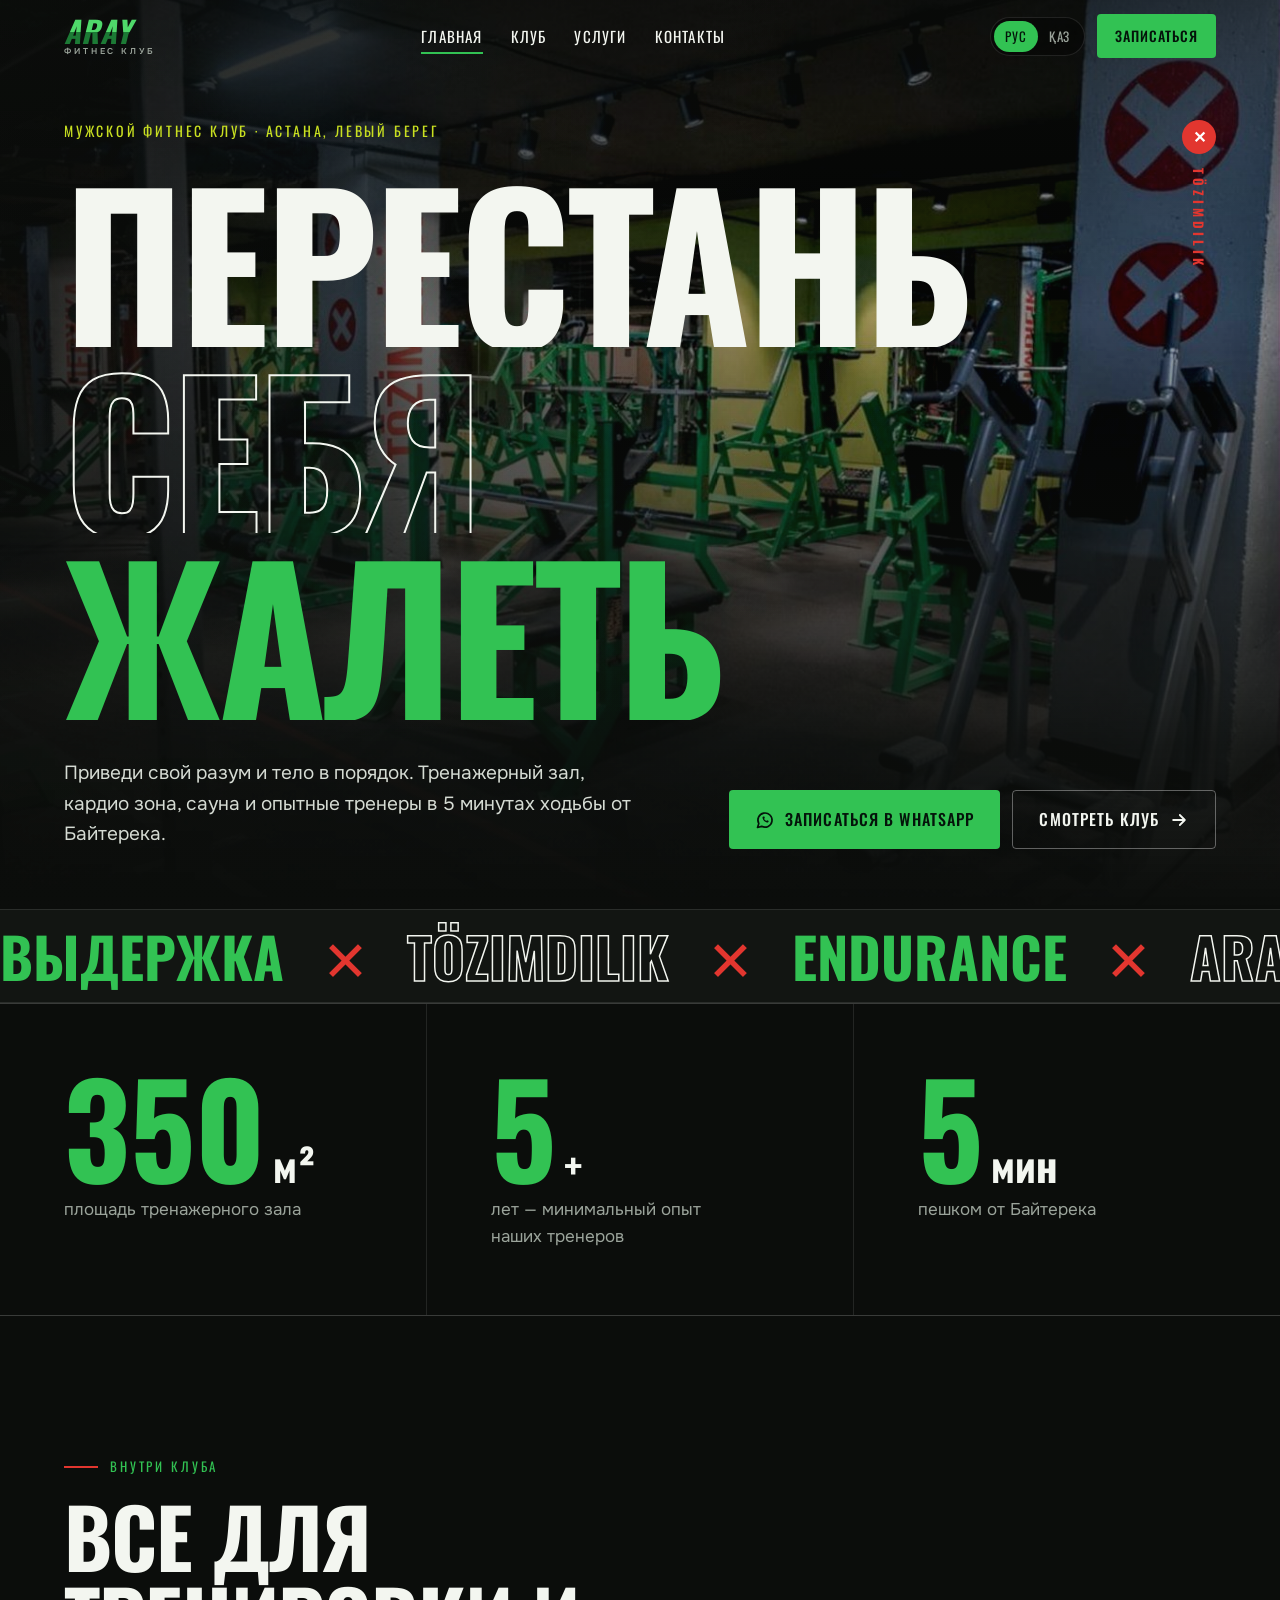
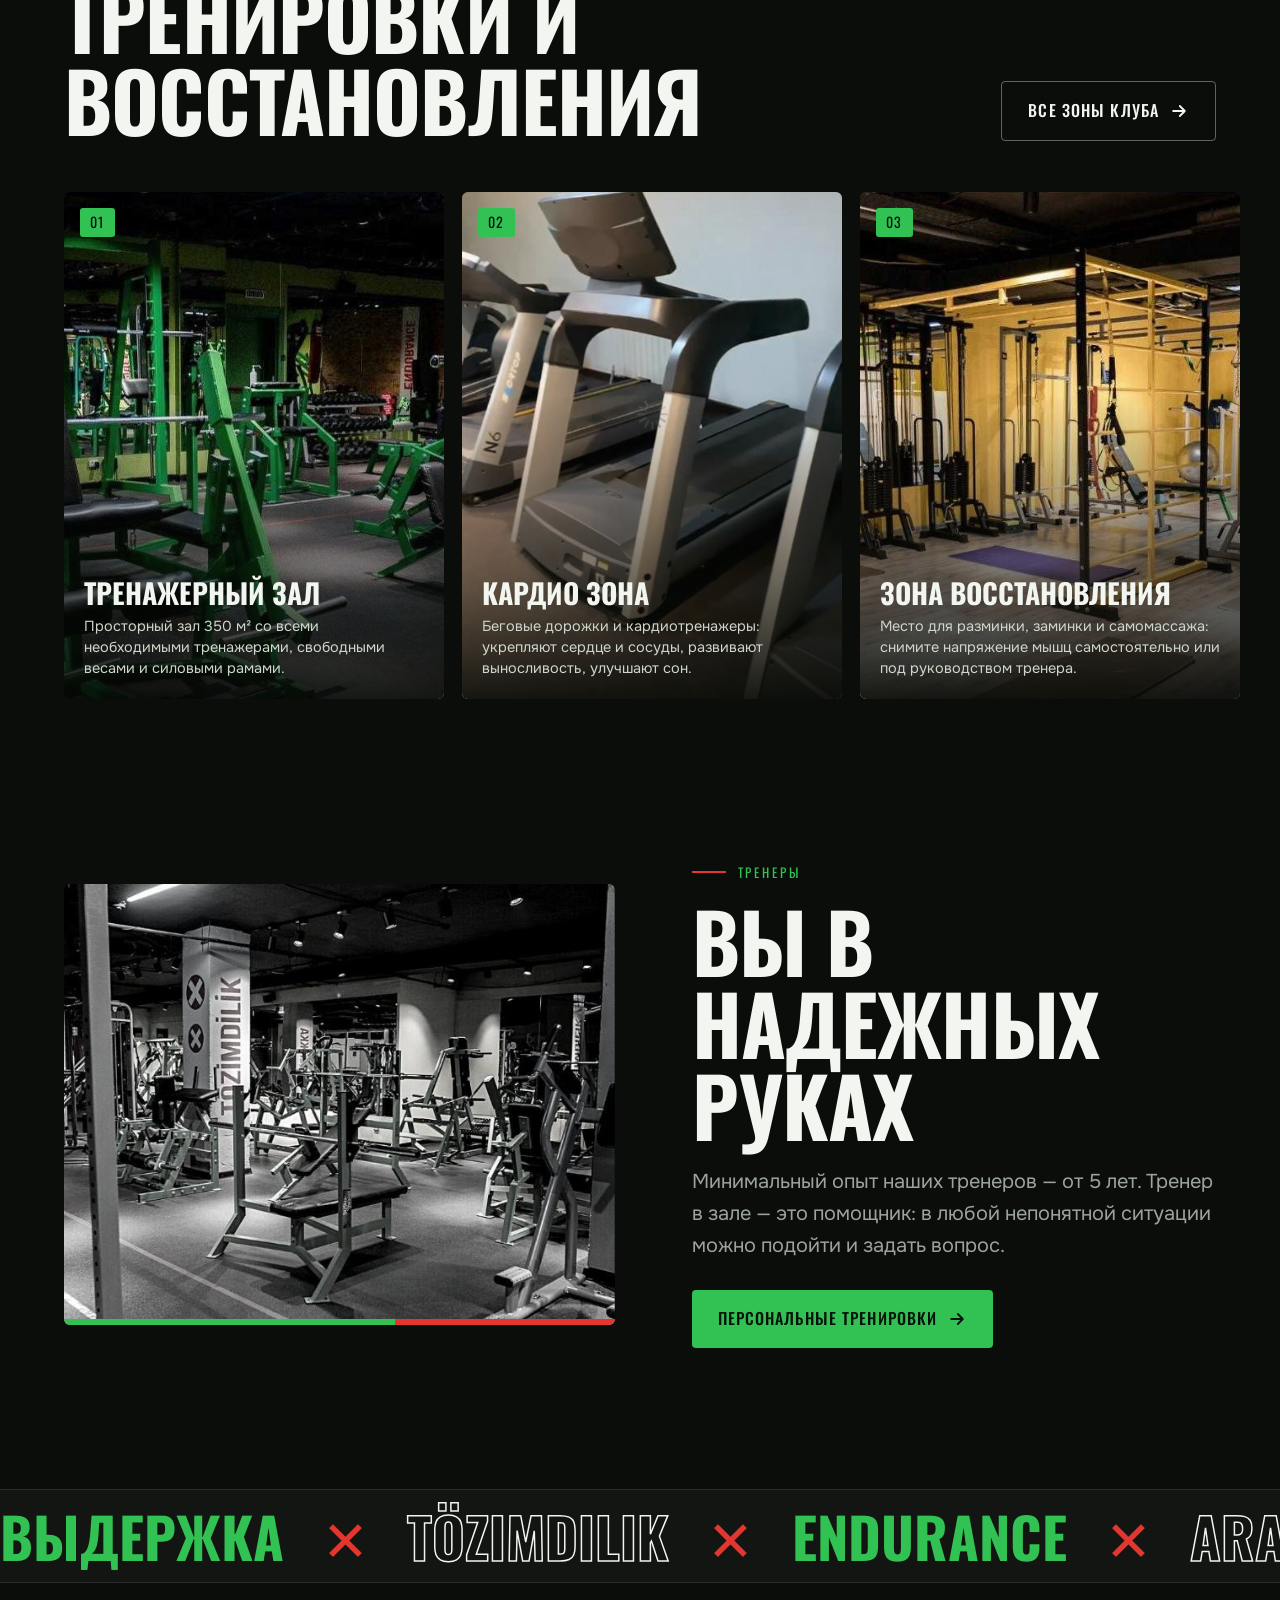
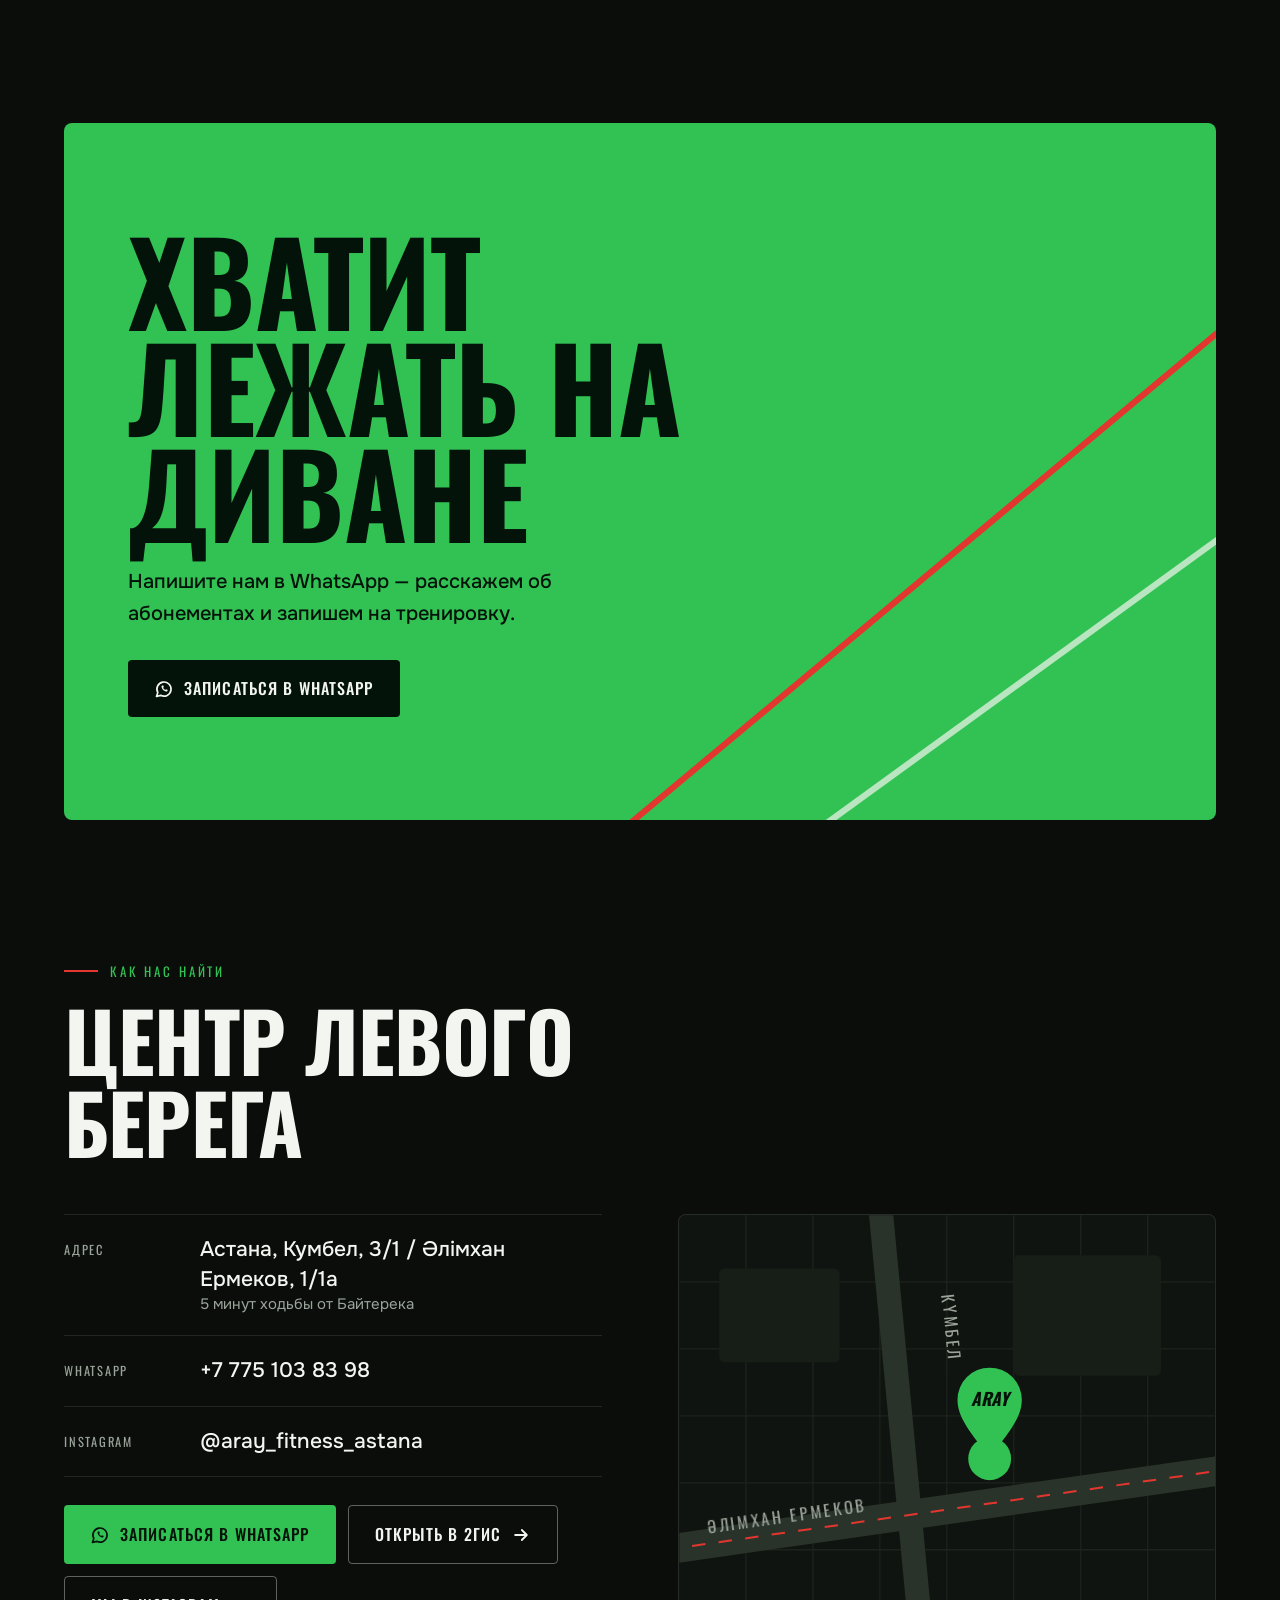
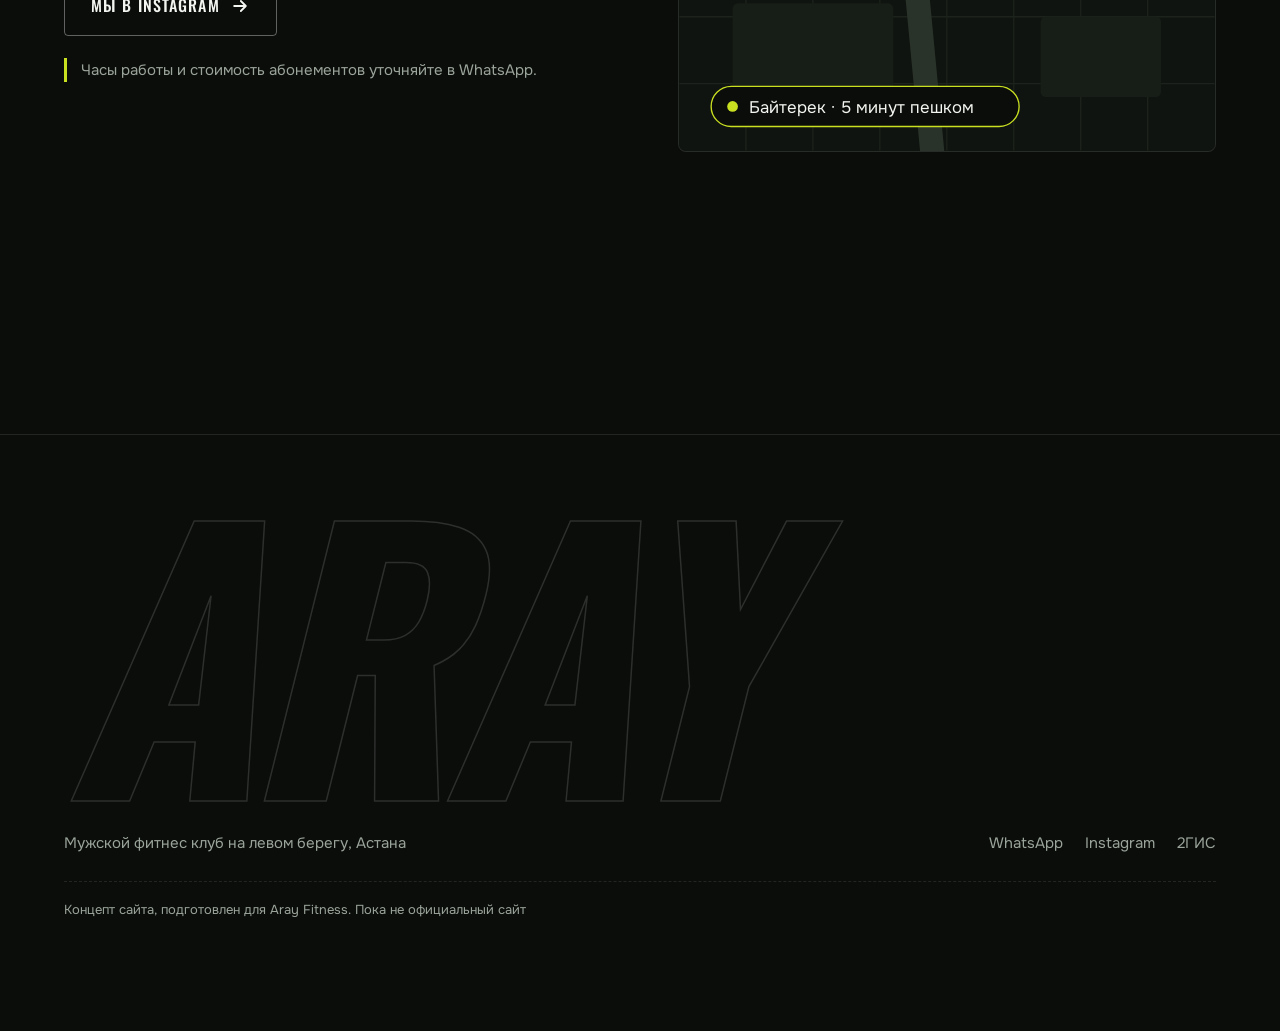
==== commit 9590f60c: "Главное фото в исходном разрешении Co-Authored-By: Claude Fable 5.2 <noreply@anthropic.com> Claude-S" ====
--- a/index.html
+++ b/index.html
@@ -10,7 +10,7 @@
 <meta name="theme-color" content="#0b0d0b">
 <link rel="icon" href="assets/img/favicon.png">
 <link rel="preload" href="assets/fonts/oswald-cyrillic-wght-normal.woff2" as="font" type="font/woff2" crossorigin>
-<link rel="stylesheet" href="css/style.css">
+<link rel="stylesheet" href="css/style.css?v=2">
 </head>
 <body>
 <div class="loader" aria-hidden="true"><div class="loader__word" data-w="ARAY">ARAY</div><div class="loader__bar"></div></div>
--- a/css/style.css
+++ b/css/style.css
@@ -89,7 +89,7 @@
 
 /* Первый экран */
 .hero{position:relative;min-height:100svh;display:flex;flex-direction:column;justify-content:flex-end;padding:120px var(--pad) clamp(28px,5vw,60px);overflow:hidden}
-.hero__bg{position:absolute;inset:-6% 0;z-index:-2;background:url("../assets/img/hall.jpg") center/cover;filter:saturate(1.1) contrast(1.05);animation:kb 18s ease-in-out infinite alternate;will-change:transform}
+.hero__bg{position:absolute;inset:-6% 0;z-index:-2;background:url("../assets/img/hall.jpg?v=2") center/cover;filter:saturate(1.1) contrast(1.05);animation:kb 18s ease-in-out infinite alternate;will-change:transform}
 @keyframes kb{from{transform:scale(1.05) translateY(var(--py,0))}to{transform:scale(1.18) translateY(var(--py,0))}}
 .hero::before{content:"";position:absolute;inset:0;z-index:-1;background:linear-gradient(180deg,rgba(11,13,11,.75) 0,rgba(11,13,11,.35) 35%,rgba(11,13,11,.92) 82%,var(--bg) 100%),linear-gradient(90deg,rgba(11,13,11,.8),transparent 70%)}
 .hero__eyebrow{font-family:var(--display);text-transform:uppercase;letter-spacing:.2em;font-size:clamp(11px,1.3vw,14px);color:var(--lime);margin-bottom:18px}
